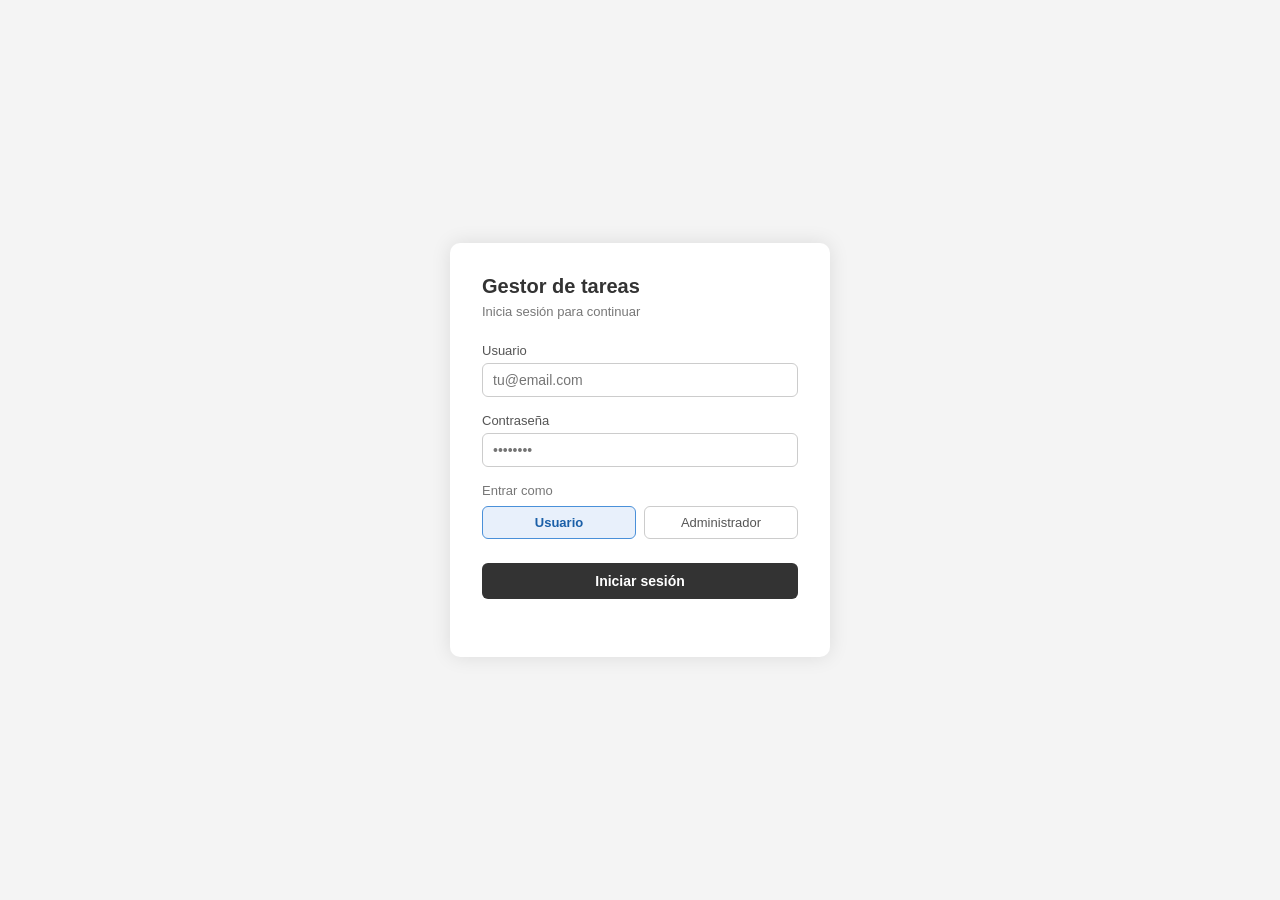
==== gestor-tareas/target/classes/static/index.html @ 296920ec "Funcionalidad de ver detalles de tareas y marcarlas como completada" ====
<!DOCTYPE html>
<html lang="es">
<head>
    <meta charset="UTF-8">
    <meta name="viewport" content="width=device-width, initial-scale=1.0">
    <title>Gestor de Tareas</title>
    <link rel="stylesheet" href="styles.css">
</head>
<body>

<!-- ══════════════════════════════════════
     VIEW: LOGIN
══════════════════════════════════════ -->
<div id="view-login" class="view active">
    <div class="login-card">
        <h1>Gestor de tareas</h1>
        <p class="subtitle">Inicia sesión para continuar</p>

        <div class="form-group">
            <label for="inp-user">Usuario</label>
            <input type="text" id="inp-user" placeholder="tu@email.com">
        </div>
        <div class="form-group">
            <label for="inp-pass">Contraseña</label>
            <input type="password" id="inp-pass" placeholder="••••••••">
        </div>

        <p class="role-label">Entrar como</p>
        <div class="role-selector">
            <button class="role-btn selected" data-role="usuario">Usuario</button>
            <button class="role-btn" data-role="admin">Administrador</button>
        </div>

        <button class="btn-primary" id="login">Iniciar sesión</button>
        <p class="login-error" id="login-error"></p>
    </div>
</div>


<!-- ══════════════════════════════════════
     VIEW: PANEL USUARIO
══════════════════════════════════════ -->
<div id="view-usuario" class="view">

    <header class="app-header">
        <span class="logo">Gestor de tareas</span>
        <div class="header-user">
            <div class="avatar" id="user-avatar">U</div>
            <span class="header-username" id="user-name-display">Usuario</span>
            <button class="btn-logout" id="logout">Cerrar sesión</button>
        </div>
    </header>

    <div class="panel-wrap">
        <main class="panel-content">

            <!-- Tab bar -->
            <div class="tab-bar">
                <div class="tab active">Mis tareas</div>
                <div class="tab">Mi perfil</div>
            </div>

            <!-- TAB: Mis tareas -->
            <div id="tab-mis-tareas">
                <div class="page-header">
                    <span class="page-title">Mis tareas</span>
                    <div class="page-actions">
                        <button id="añadirTarea" class="btn-action accent">Añadir tarea</button>
                        <select id="user-filter-estado">
                            <option value="">Todos los estados</option>
                            <option value="pendiente">Pendiente</option>
                            <option value="en_proceso">En proceso</option>
                            <option value="completada">Completada</option>
                        </select>
                    </div>
                </div>

                <div class="stats-grid">
                    <div class="stat-card"><div class="stat-label">Total</div><div class="stat-value" id="u-stat-total">0</div></div>
                    <div class="stat-card"><div class="stat-label">Pendientes</div><div class="stat-value" id="u-stat-pending">0</div></div>
                    <div class="stat-card"><div class="stat-label">En proceso</div><div class="stat-value" id="u-stat-progress">0</div></div>
                    <div class="stat-card"><div class="stat-label">Completadas</div><div class="stat-value" id="u-stat-done">0</div></div>
                </div>

                <div class="tasks-grid" id="user-tasks-grid"></div>
            </div>

            <!-- TAB: Mi perfil -->
            <div id="tab-perfil" style="display:none">
                <div class="page-header">
                    <span class="page-title">Mi perfil</span>
                    <button class="btn-action accent" id="btn-save-perfil">Guardar cambios</button>
                </div>
                <div class="profile-card">
                    <div class="profile-header">
                        <div class="avatar avatar-lg" id="perfil-avatar">U</div>
                        <div>
                            <p class="profile-name" id="perfil-name-big">Usuario</p>
                            <p class="profile-role">Rol: Usuario</p>
                        </div>
                    </div>
                    <div class="form-group"><label>Nombre completo</label><input type="text" id="perfil-nombre" value="María García"></div>
                    <div class="form-group"><label>Email</label><input type="text" id="perfil-email" value="maria@example.com"></div>
                    <div class="form-group"><label>Nueva contraseña</label><input type="password" id="perfil-pass" placeholder="Dejar vacío para no cambiar"></div>
                </div>
            </div>

        </main>

        <!-- MODAL: Detalle de tarea (usuario) -->
        <div class="modal-backdrop" id="modal-tarea-detail">
            <div class="modal">
                <h3 id="modal-tarea-title">Detalle de tarea</h3>
                <div class="modal-body" id="modal-tarea-body">
                    <p id="task-id"></p>
                    <p id="task-title"></p>
                    <p id="task-desc"></p>
                    <p id="task-state"></p>
                </div>
                <div class="modal-actions">
                    <button class="btn-action" id="close-detail">Cerrar</button>
                    <button class="btn-action accent" id="btn-marcar-completada">Marcar como completada</button>
                </div>
            </div>
        </div>
        <!-- MODAL: Añadir tarea -->
        <div class="modal-backdrop" id="modal-add-tarea">
            <div class="modal">
                <h3>Añadir nueva tarea</h3>

                <div class="form-group">
                    <label>Título</label>
                    <input type="text" id="tarea-titulo" placeholder="Ej: Estudiar Java">
                </div>

                <div class="form-group">
                    <label>Descripción</label>
                    <textarea id="tarea-desc" rows="3" placeholder="Describe la tarea..."></textarea>
                </div>

                <div class="form-group">
                    <label>Estado</label>
                    <select id="tarea-estado">
                        <option value="pendiente">Pendiente</option>
                        <option value="en_proceso">En proceso</option>
                        <option value="completada">Completada</option>
                    </select>
                </div>

                <div class="modal-actions">
                    <button class="btn-action" id="btn-cancelar-tarea">Cancelar</button>
                    <button class="btn-action accent" id="btn-guardar-tarea">Guardar</button>
                </div>
            </div>
        </div>

    </div>
</div>


<!-- ══════════════════════════════════════
     VIEW: PANEL ADMINISTRADOR
══════════════════════════════════════ -->
<div id="view-admin" class="view">

    <header class="app-header">
        <span class="logo">Gestor de tareas</span>
        <div class="header-user">
            <div class="avatar avatar-admin">A</div>
            <span class="header-username">Admin</span>
            <button class="btn-logout">Cerrar sesión</button>
        </div>
    </header>

    <div class="panel-wrap">

        <!-- Sidebar -->
        <nav class="sidebar">
            <div class="sidebar-section">Panel</div>
            <div class="nav-item active">
                <span class="nav-icon">◈</span>Resumen
            </div>
            <div class="sidebar-section">Gestión</div>
            <div class="nav-item">
                <span class="nav-icon">☑</span>Tareas
            </div>
            <div class="nav-item">
                <span class="nav-icon">◉</span>Usuarios
            </div>
        </nav>

        <main class="panel-content">

            <!-- SECCIÓN: Dashboard -->
            <div id="admin-dashboard">
                <div class="page-header"><span class="page-title">Resumen</span></div>
                <div class="stats-grid">
                    <div class="stat-card"><div class="stat-label">Total tareas</div><div class="stat-value" id="a-stat-total">0</div></div>
                    <div class="stat-card"><div class="stat-label">Pendientes</div><div class="stat-value" id="a-stat-pending">0</div></div>
                    <div class="stat-card"><div class="stat-label">En proceso</div><div class="stat-value" id="a-stat-progress">0</div></div>
                    <div class="stat-card"><div class="stat-label">Completadas</div><div class="stat-value" id="a-stat-done">0</div></div>
                    <div class="stat-card"><div class="stat-label">Usuarios</div><div class="stat-value" id="a-stat-users">0</div></div>
                </div>
                <p class="section-subtitle">Actividad reciente</p>
                <div class="table-wrapper">
                    <table class="data-table" id="dashboard-recent-table">
                        <thead><tr><th>Tarea</th><th>Asignada a</th><th>Estado</th></tr></thead>
                        <tbody></tbody>
                    </table>
                </div>
            </div>

            <!-- SECCIÓN: Tareas -->
            <div id="admin-tareas" style="display:none">
                <div class="page-header">
                    <span class="page-title">Tareas</span>
                    <button class="btn-action accent">+ Nueva tarea</button>
                </div>
                <div class="filter-bar">
                    <select id="admin-filter-estado">
                        <option value="">Todos los estados</option>
                        <option value="pendiente">Pendiente</option>
                        <option value="en_proceso">En proceso</option>
                        <option value="completada">Completada</option>
                    </select>
                    <select id="admin-filter-usuario">
                        <option value="">Todos los usuarios</option>
                    </select>
                </div>
                <div class="tasks-grid" id="admin-tasks-grid"></div>
            </div>

            <!-- SECCIÓN: Usuarios -->
            <div id="admin-usuarios" style="display:none">
                <div class="page-header">
                    <span class="page-title">Usuarios</span>
                    <button class="btn-action accent">+ Nuevo usuario</button>
                </div>
                <div class="table-wrapper">
                    <table class="data-table">
                        <thead><tr><th>Usuario</th><th>Email</th><th>Rol</th><th>Tareas</th><th>Acciones</th></tr></thead>
                        <tbody id="users-table-body"></tbody>
                    </table>
                </div>
            </div>

        </main>

        <div class="modal-backdrop" id="modal-nueva-tarea">
            <div class="modal">
                <h3>Nueva tarea</h3>
                <div class="form-group"><label>Título</label><input type="text" id="nt-titulo"></div>
                <div class="form-group"><label>Descripción</label><textarea id="nt-desc" rows="3"></textarea></div>
                <div class="form-group">
                    <label>Asignar a</label>
                    <select id="nt-usuario"></select>
                </div>
                <div class="form-group">
                    <label>Estado inicial</label>
                    <select id="nt-estado">
                        <option value="pendiente">Pendiente</option>
                        <option value="en_proceso">En proceso</option>
                        <option value="completada">Completada</option>
                    </select>
                </div>
                <div class="modal-actions">
                    <button class="btn-action">Cancelar</button>
                    <button class="btn-action accent">Crear tarea</button>
                </div>
            </div>
        </div>

        <div class="modal-backdrop" id="modal-editar-tarea">
            <div class="modal">
                <h3>Editar tarea</h3>
                <input type="hidden" id="et-id">
                <div class="form-group"><label>Título</label><input type="text" id="et-titulo"></div>
                <div class="form-group"><label>Descripción</label><textarea id="et-desc" rows="3"></textarea></div>
                <div class="form-group">
                    <label>Estado</label>
                    <select id="et-estado">
                        <option value="pendiente">Pendiente</option>
                        <option value="en_proceso">En proceso</option>
                        <option value="completada">Completada</option>
                    </select>
                </div>
                <div class="modal-actions">
                    <button class="btn-action btn-danger">Eliminar</button>
                    <button class="btn-action">Cancelar</button>
                    <button class="btn-action accent">Guardar</button>
                </div>
            </div>
        </div>

        <div class="modal-backdrop" id="modal-nuevo-usuario">
            <div class="modal">
                <h3>Nuevo usuario</h3>
                <div class="form-group"><label>Nombre completo</label><input type="text" id="nu-nombre"></div>
                <div class="form-group"><label>Email</label><input type="text" id="nu-email"></div>
                <div class="form-group"><label>Contraseña</label><input type="password" id="nu-pass"></div>
                <div class="form-group">
                    <label>Rol</label>
                    <select id="nu-rol">
                        <option value="usuario">Usuario</option>
                        <option value="admin">Administrador</option>
                    </select>
                </div>
                <div class="modal-actions">
                    <button class="btn-action">Cancelar</button>
                    <button class="btn-action accent">Crear usuario</button>
                </div>
            </div>
        </div>

        <div class="modal-backdrop" id="modal-editar-usuario">
            <div class="modal">
                <h3>Editar usuario</h3>
                <input type="hidden" id="eu-id">
                <div class="form-group"><label>Nombre completo</label><input type="text" id="eu-nombre"></div>
                <div class="form-group"><label>Email</label><input type="text" id="eu-email"></div>
                <div class="form-group">
                    <label>Rol</label>
                    <select id="eu-rol">
                        <option value="usuario">Usuario</option>
                        <option value="admin">Administrador</option>
                    </select>
                </div>
                <div class="modal-actions">
                    <button class="btn-action btn-danger">Eliminar</button>
                    <button class="btn-action">Cancelar</button>
                    <button class="btn-action accent">Guardar</button>
                </div>
            </div>
        </div>

    </div>
</div>

<script src="app.js"></script>
<script src="login.js"></script>
</body>
</html>
---- gestor-tareas/target/classes/static/styles.css ----
/* ══════════════════════════════════════
   RESET & BASE
══════════════════════════════════════ */
*, *::before, *::after {
    box-sizing: border-box;
    margin: 0;
    padding: 0;
}

body {
    font-family: Arial, sans-serif;
    background-color: #f4f4f4;
    color: #333;
    min-height: 100vh;
}

/* ══════════════════════════════════════
   VIEW SYSTEM  (solo .active se muestra)
══════════════════════════════════════ */
.view {
    display: none;
    flex-direction: column;
    min-height: 100vh;
}

.view.active {
    display: flex;
}

/* ══════════════════════════════════════
   HEADER
══════════════════════════════════════ */
.app-header {
    background-color: #333;
    color: white;
    height: 56px;
    padding: 0 1.5rem;
    display: flex;
    align-items: center;
    justify-content: space-between;
    flex-shrink: 0;
}

.logo {
    font-size: 16px;
    font-weight: 600;
    color: white;
}

.header-user {
    display: flex;
    align-items: center;
    gap: 10px;
}

.header-username {
    font-size: 13px;
    color: #ccc;
}

.btn-logout {
    font-size: 13px;
    color: white;
    background: transparent;
    border: 1px solid rgba(255,255,255,0.4);
    border-radius: 6px;
    padding: 5px 12px;
    cursor: pointer;
}

.btn-logout:hover {
    background: rgba(255,255,255,0.1);
}
#añadirTarea::before {
    content: "+";
    font-weight: bold;
}

/* ══════════════════════════════════════
   AVATAR
══════════════════════════════════════ */
.avatar {
    width: 32px;
    height: 32px;
    border-radius: 50%;
    background-color: #4a90d9;
    color: white;
    display: flex;
    align-items: center;
    justify-content: center;
    font-size: 12px;
    font-weight: 600;
    flex-shrink: 0;
}

.avatar.avatar-lg {
    width: 52px;
    height: 52px;
    font-size: 16px;
}

.avatar.avatar-admin {
    background-color: #e6a817;
    color: white;
}

.avatar-sm {
    width: 28px;
    height: 28px;
    border-radius: 50%;
    background-color: #d9eaf7;
    color: #1a5fa8;
    display: flex;
    align-items: center;
    justify-content: center;
    font-size: 11px;
    font-weight: 600;
    flex-shrink: 0;
}

/* ══════════════════════════════════════
   LOGIN
══════════════════════════════════════ */
#view-login {
    align-items: center;
    justify-content: center;
    background-color: #f4f4f4;
}

.login-card {
    background: white;
    border-radius: 10px;
    box-shadow: 0 0 20px rgba(0,0,0,0.1);
    padding: 2rem;
    width: 100%;
    max-width: 380px;
}

.login-card h1 {
    font-size: 20px;
    font-weight: 600;
    margin-bottom: 6px;
}

.subtitle {
    font-size: 13px;
    color: #777;
    margin-bottom: 1.5rem;
}

.role-label {
    font-size: 13px;
    color: #777;
    margin-bottom: 8px;
}

.role-selector {
    display: flex;
    gap: 8px;
    margin-bottom: 1.5rem;
}

.role-btn {
    flex: 1;
    padding: 8px;
    border: 1px solid #ccc;
    border-radius: 6px;
    background: white;
    font-size: 13px;
    color: #555;
    cursor: pointer;
    transition: all 0.15s;
}

.role-btn.selected {
    background-color: #e8f0fb;
    border-color: #4a90d9;
    color: #1a5fa8;
    font-weight: 600;
}

.btn-primary {
    width: 100%;
    padding: 10px;
    background-color: #333;
    color: white;
    border: none;
    border-radius: 6px;
    font-size: 14px;
    font-weight: 600;
    cursor: pointer;
}

.btn-primary:hover {
    background-color: #111;
}

.login-error {
    font-size: 12px;
    color: #c0392b;
    margin-top: 10px;
    text-align: center;
    min-height: 16px;
}

/* ══════════════════════════════════════
   FORMS (shared)
══════════════════════════════════════ */
.form-group {
    margin-bottom: 1rem;
}

.form-group label {
    display: block;
    font-size: 13px;
    color: #555;
    margin-bottom: 5px;
}

.form-group input,
.form-group textarea,
.form-group select {
    width: 100%;
    padding: 8px 10px;
    border: 1px solid #ccc;
    border-radius: 6px;
    font-size: 14px;
    background: white;
    color: #333;
    outline: none;
}

.form-group input:focus,
.form-group textarea:focus,
.form-group select:focus {
    border-color: #4a90d9;
    box-shadow: 0 0 0 2px rgba(74,144,217,0.15);
}

.form-group textarea {
    resize: vertical;
}

/* ══════════════════════════════════════
   PANEL LAYOUT
══════════════════════════════════════ */
.panel-wrap {
    position: relative;
    display: flex;
    flex: 1;
    overflow: hidden;
}

.panel-content {
    flex: 1;
    overflow-y: auto;
    padding: 1.5rem;
}

/* ══════════════════════════════════════
   SIDEBAR (admin)
══════════════════════════════════════ */
.sidebar {
    width: 220px;
    background: white;
    border-right: 1px solid #e0e0e0;
    padding: 1rem 0;
    flex-shrink: 0;
}

.sidebar-section {
    padding: 6px 1rem 4px;
    font-size: 11px;
    font-weight: 600;
    color: #999;
    letter-spacing: 0.06em;
    text-transform: uppercase;
}

.nav-item {
    display: flex;
    align-items: center;
    gap: 10px;
    padding: 8px 1rem;
    margin: 2px 8px;
    font-size: 14px;
    color: #555;
    cursor: pointer;
    border-radius: 6px;
    transition: background 0.1s;
}

.nav-item:hover {
    background-color: #f4f4f4;
}

.nav-item.active {
    background-color: #f0f0f0;
    color: #333;
    font-weight: 600;
}

.nav-icon {
    font-size: 14px;
    width: 16px;
    text-align: center;
}

/* ══════════════════════════════════════
   PAGE HEADER
══════════════════════════════════════ */
.page-header {
    display: flex;
    align-items: center;
    justify-content: space-between;
    margin-bottom: 1.25rem;
}

.page-actions {
    display: flex;
    flex-direction: column;
    gap: 8px;
}

.page-title {
    font-size: 18px;
    font-weight: 600;
    color: #333;
}

.section-subtitle {
    font-size: 14px;
    font-weight: 600;
    color: #333;
    margin-bottom: 12px;
}

/* ══════════════════════════════════════
   BUTTONS
══════════════════════════════════════ */
.btn-action {
    display: inline-flex;
    align-items: center;
    gap: 6px;
    padding: 7px 14px;
    border: 1px solid #ccc;
    border-radius: 6px;
    font-size: 13px;
    background: white;
    color: #333;
    cursor: pointer;
    transition: background 0.15s;
}

.btn-action:hover {
    background-color: #f4f4f4;
}

.btn-action.accent {
    background-color: #333;
    color: white;
    border-color: transparent;
}

.btn-action.accent:hover {
    background-color: #111;
}

.btn-action.btn-danger {
    color: #c0392b;
    border-color: #e0a0a0;
}

.btn-action.btn-danger:hover {
    background-color: #fdf0f0;
}

.btn-sm {
    padding: 4px 10px;
    border: 1px solid #ccc;
    border-radius: 6px;
    font-size: 12px;
    background: white;
    color: #555;
    cursor: pointer;
}

.btn-sm:hover {
    background-color: #f4f4f4;
}

.btn-sm.danger:hover {
    background-color: #fdf0f0;
    color: #c0392b;
    border-color: #e0a0a0;
}

/* ══════════════════════════════════════
   STATS GRID
══════════════════════════════════════ */
.stats-grid {
    display: grid;
    grid-template-columns: repeat(auto-fit, minmax(130px, 1fr));
    gap: 12px;
    margin-bottom: 1.5rem;
}

.stat-card {
    background: #f0f0f0;
    border-radius: 8px;
    padding: 1rem;
}

.stat-label {
    font-size: 12px;
    color: #777;
    margin-bottom: 6px;
}

.stat-value {
    font-size: 24px;
    font-weight: 600;
    color: #333;
}

/* ══════════════════════════════════════
   TASK CARDS
══════════════════════════════════════ */
.tasks-grid {
    display: grid;
    grid-template-columns: repeat(auto-fit, minmax(260px, 1fr));
    gap: 16px;
    align-items: start;
}

.task-card {
    background: white;
    border: 1px solid #e0e0e0;
    border-radius: 10px;
    padding: 1rem 1.25rem;
    transition: border-color 0.15s, box-shadow 0.15s;
    min-height: 99.5px;
}

.task-card:hover {
    border-color: #bbb;
    box-shadow: 0 2px 8px rgba(0,0,0,0.06);
}

.task-card-header {
    display: flex;
    justify-content: space-between;
    align-items: center;
    margin-bottom: 8px;
}

.task-id {
    font-size: 11px;
    color: #aaa;
}

.task-name {
    font-size: 14px;
    font-weight: 600;
    color: #333;
    margin-bottom: 4px;
}

.task-desc {
    font-size: 13px;
    color: #666;
    line-height: 1.5;
}

.task-footer {
    display: flex;
    justify-content: flex-end;
    gap: 6px;
    margin-top: 10px;
    padding-top: 10px;
    border-top: 1px solid #f0f0f0;
}

/* ══════════════════════════════════════
   BADGES
══════════════════════════════════════ */
.badge {
    font-size: 11px;
    font-weight: 600;
    padding: 3px 10px;
    border-radius: 6px;
}

.badge-pendiente  { background: #FAEEDA; color: #854F0B; }
.badge-completada     { background: #EAF3DE; color: #3B6D11; }
.badge-en_proceso { background: #E6F1FB; color: #185FA5; }

/* ══════════════════════════════════════
   TABS (usuario)
══════════════════════════════════════ */
.tab-bar {
    display: flex;
    gap: 4px;
    border-bottom: 1px solid #e0e0e0;
    margin-bottom: 1.5rem;
}

.tab {
    padding: 8px 16px;
    font-size: 13px;
    color: #777;
    cursor: pointer;
    border-bottom: 2px solid transparent;
    margin-bottom: -1px;
    transition: color 0.15s;
}

.tab:hover {
    color: #333;
}

.tab.active {
    color: #333;
    border-bottom-color: #333;
    font-weight: 600;
}

/* ══════════════════════════════════════
   FILTER BAR
══════════════════════════════════════ */
.filter-bar {
    display: flex;
    gap: 8px;
    margin-bottom: 1.25rem;
}

.filter-bar select,
.page-header select {
    padding: 7px 10px;
    border: 1px solid #ccc;
    border-radius: 6px;
    font-size: 13px;
    background: white;
    color: #333;
}

/* ══════════════════════════════════════
   TABLES
══════════════════════════════════════ */
.table-wrapper {
    background: white;
    border: 1px solid #e0e0e0;
    border-radius: 10px;
    overflow: hidden;
}

.data-table {
    width: 100%;
    border-collapse: collapse;
    font-size: 13px;
}

.data-table th {
    text-align: left;
    padding: 10px 14px;
    font-weight: 600;
    font-size: 12px;
    color: #777;
    border-bottom: 1px solid #e0e0e0;
    background-color: #fafafa;
}

.data-table td {
    padding: 10px 14px;
    border-bottom: 1px solid #f0f0f0;
    color: #333;
}

.data-table tr:last-child td {
    border-bottom: none;
}

.data-table tr:hover td {
    background-color: #fafafa;
}

.user-cell {
    display: flex;
    align-items: center;
    gap: 8px;
}

/* ══════════════════════════════════════
   PROFILE CARD
══════════════════════════════════════ */
.profile-card {
    background: white;
    border: 1px solid #e0e0e0;
    border-radius: 10px;
    padding: 1.5rem;
    max-width: 480px;
}

.profile-header {
    display: flex;
    align-items: center;
    gap: 12px;
    margin-bottom: 1.5rem;
    padding-bottom: 1.25rem;
    border-bottom: 1px solid #f0f0f0;
}

.profile-name {
    font-size: 15px;
    font-weight: 600;
    color: #333;
}

.profile-role {
    font-size: 13px;
    color: #777;
}

/* ══════════════════════════════════════
   MODALS
══════════════════════════════════════ */
.modal-backdrop {
    position: absolute;
    inset: 0;
    background: rgba(0,0,0,0.35);
    display: none;
    align-items: center;
    justify-content: center;
    z-index: 100;
}

.modal-backdrop.open {
    display: flex;
}

.modal {
    background: white;
    border-radius: 10px;
    border: 1px solid #e0e0e0;
    padding: 1.5rem;
    width: 100%;
    max-width: 420px;
    box-shadow: 0 8px 30px rgba(0,0,0,0.12);
}

.modal h3 {
    font-size: 16px;
    font-weight: 600;
    margin-bottom: 1.25rem;
    color: #333;
}

.modal-body {
    font-size: 13px;
    color: #555;
    line-height: 1.6;
}

.modal-actions {
    display: flex;
    justify-content: flex-end;
    gap: 8px;
    margin-top: 1.25rem;
}
/* ══════════════════════════════════════
   MODAL TASK DETAIL
══════════════════════════════════════ */
#task-id {
    font-size: 11px;
    color: #aaa;
    margin-bottom: 4px;
}

#task-title {
    font-size: 16px;
    font-weight: 600;
    color: #333;
    margin-bottom: 12px;
    padding-bottom: 12px;
    border-bottom: 1px solid #f0f0f0;
}

#task-desc {
    font-size: 13px;
    color: #666;
    line-height: 1.6;
    margin-bottom: 16px;
}

#task-state {
    font-size: 12px;
    color: #777;
    display: flex;
    align-items: center;
    gap: 6px;
}

#task-state::before {
    content: "Estado:";
    font-weight: 600;
    color: #555;
}

/* ══════════════════════════════════════
   EMPTY STATE
══════════════════════════════════════ */
.empty {
    text-align: center;
    padding: 3rem 1rem;
    color: #aaa;
    font-size: 14px;
}
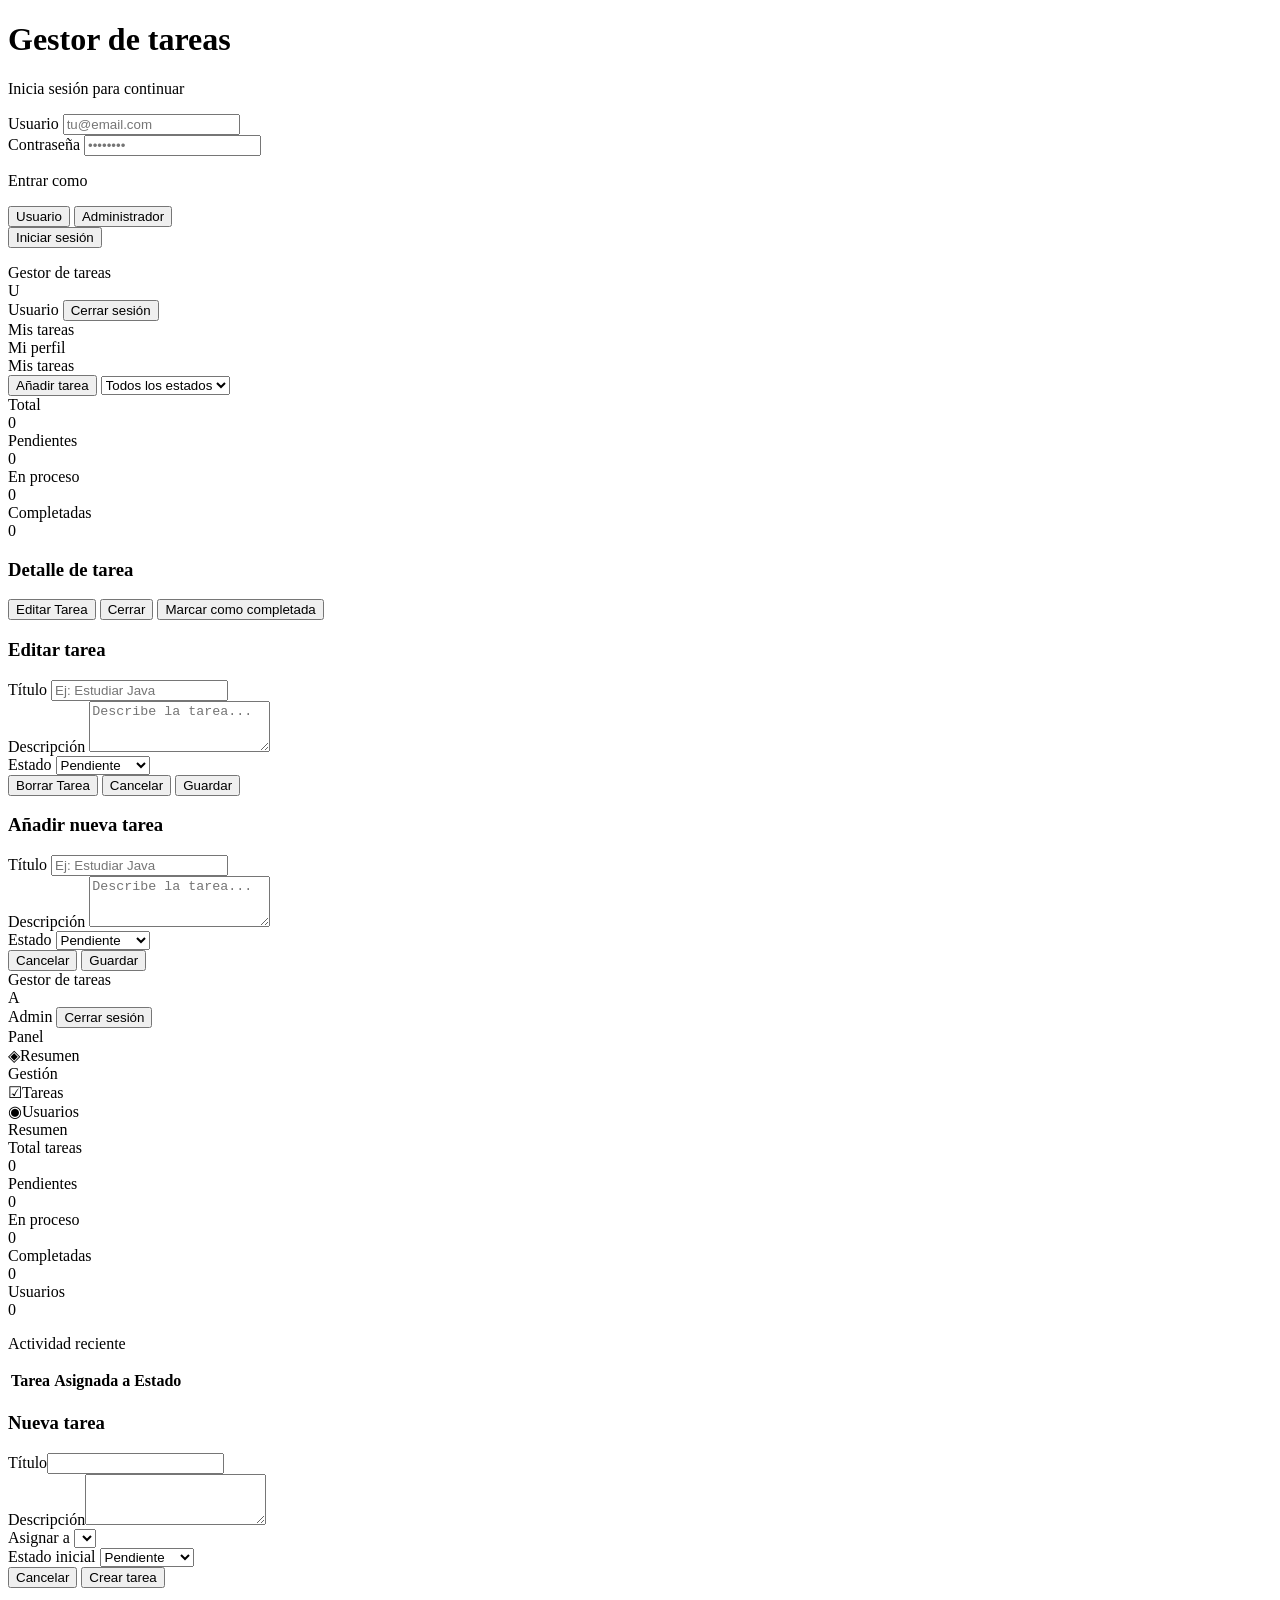
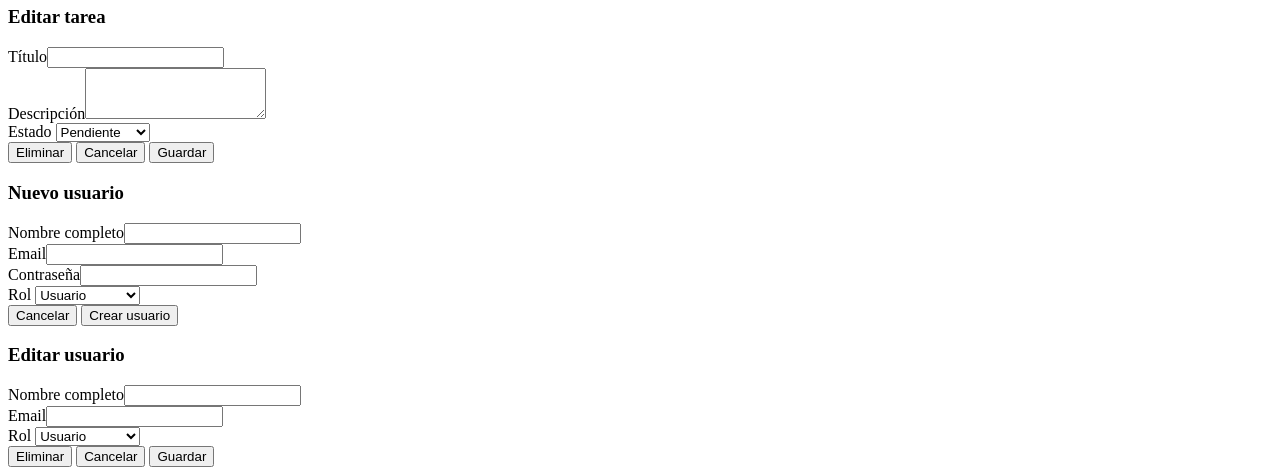
==== commit 936224f4: "Funcionalidad de editar tareas" ====
--- a/gestor-tareas/target/classes/static/index.html
+++ b/gestor-tareas/target/classes/static/index.html
@@ -4,7 +4,7 @@
     <meta charset="UTF-8">
     <meta name="viewport" content="width=device-width, initial-scale=1.0">
     <title>Gestor de Tareas</title>
-    <link rel="stylesheet" href="styles.css">
+    <link rel="stylesheet" href="css/styles.css">
 </head>
 <body>
 
@@ -118,8 +118,41 @@
                     <p id="task-state"></p>
                 </div>
                 <div class="modal-actions">
+                    <button class="btn-action" id="edit-task">Editar Tarea</button>
                     <button class="btn-action" id="close-detail">Cerrar</button>
                     <button class="btn-action accent" id="btn-marcar-completada">Marcar como completada</button>
+                </div>
+            </div>
+        </div>
+        <!-- MODAL: Editar tarea (usuario) -->
+        <div class="modal-backdrop" id="modal-edit-tarea">
+            <div class="modal">
+                <h3 id="modal-edit-tarea-title">Editar tarea</h3>
+                <div class="modal-body" id="modal-edit-tarea-body">
+                    <div class="form-group">
+                        <label>Título</label>
+                        <input type="text" id="tarea-tituloEdit" placeholder="Ej: Estudiar Java">
+                    </div>
+
+                    <div class="form-group">
+                        <label>Descripción</label>
+                        <textarea id="tarea-descEdit" rows="3" placeholder="Describe la tarea..."></textarea>
+                    </div>
+
+                    <div class="form-group">
+                        <label>Estado</label>
+                        <select id="tarea-estadoEdit">
+                            <option value="PENDIENTE">Pendiente</option>
+                            <option value="EN_PROCESO">En proceso</option>
+                            <option value="COMPLETADA">Completada</option>
+                        </select>
+                    </div>
+                    <div class="modal-actions">
+                        <button class="btn-action danger" id="borrar-tarea">Borrar Tarea</button>
+                        <button class="btn-action" id="btn-cancelar-edit">Cancelar</button>
+                        <button class="btn-action accent" id="edit-tarea">Guardar</button>
+                    </div>
+
                 </div>
             </div>
         </div>
@@ -335,7 +368,6 @@
 
     </div>
 </div>
-
 <script src="app.js"></script>
 <script src="login.js"></script>
 </body>
